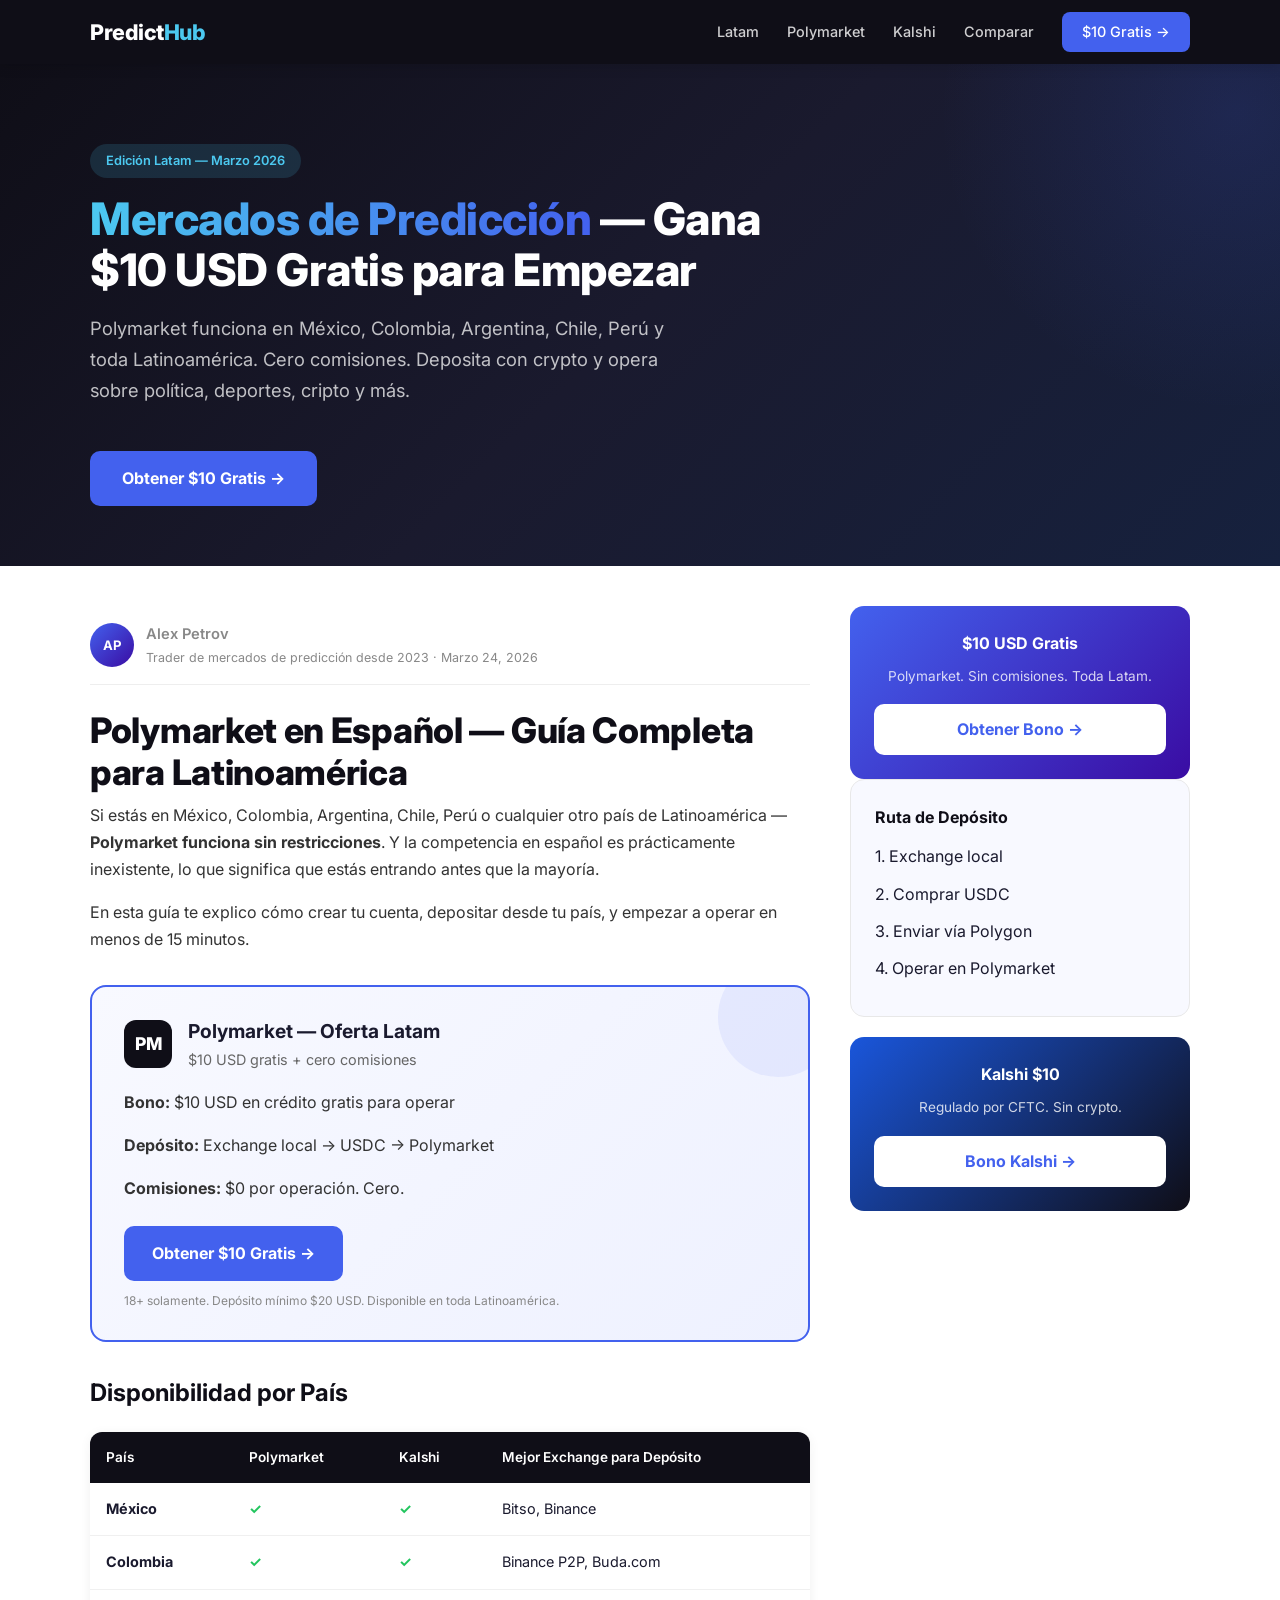
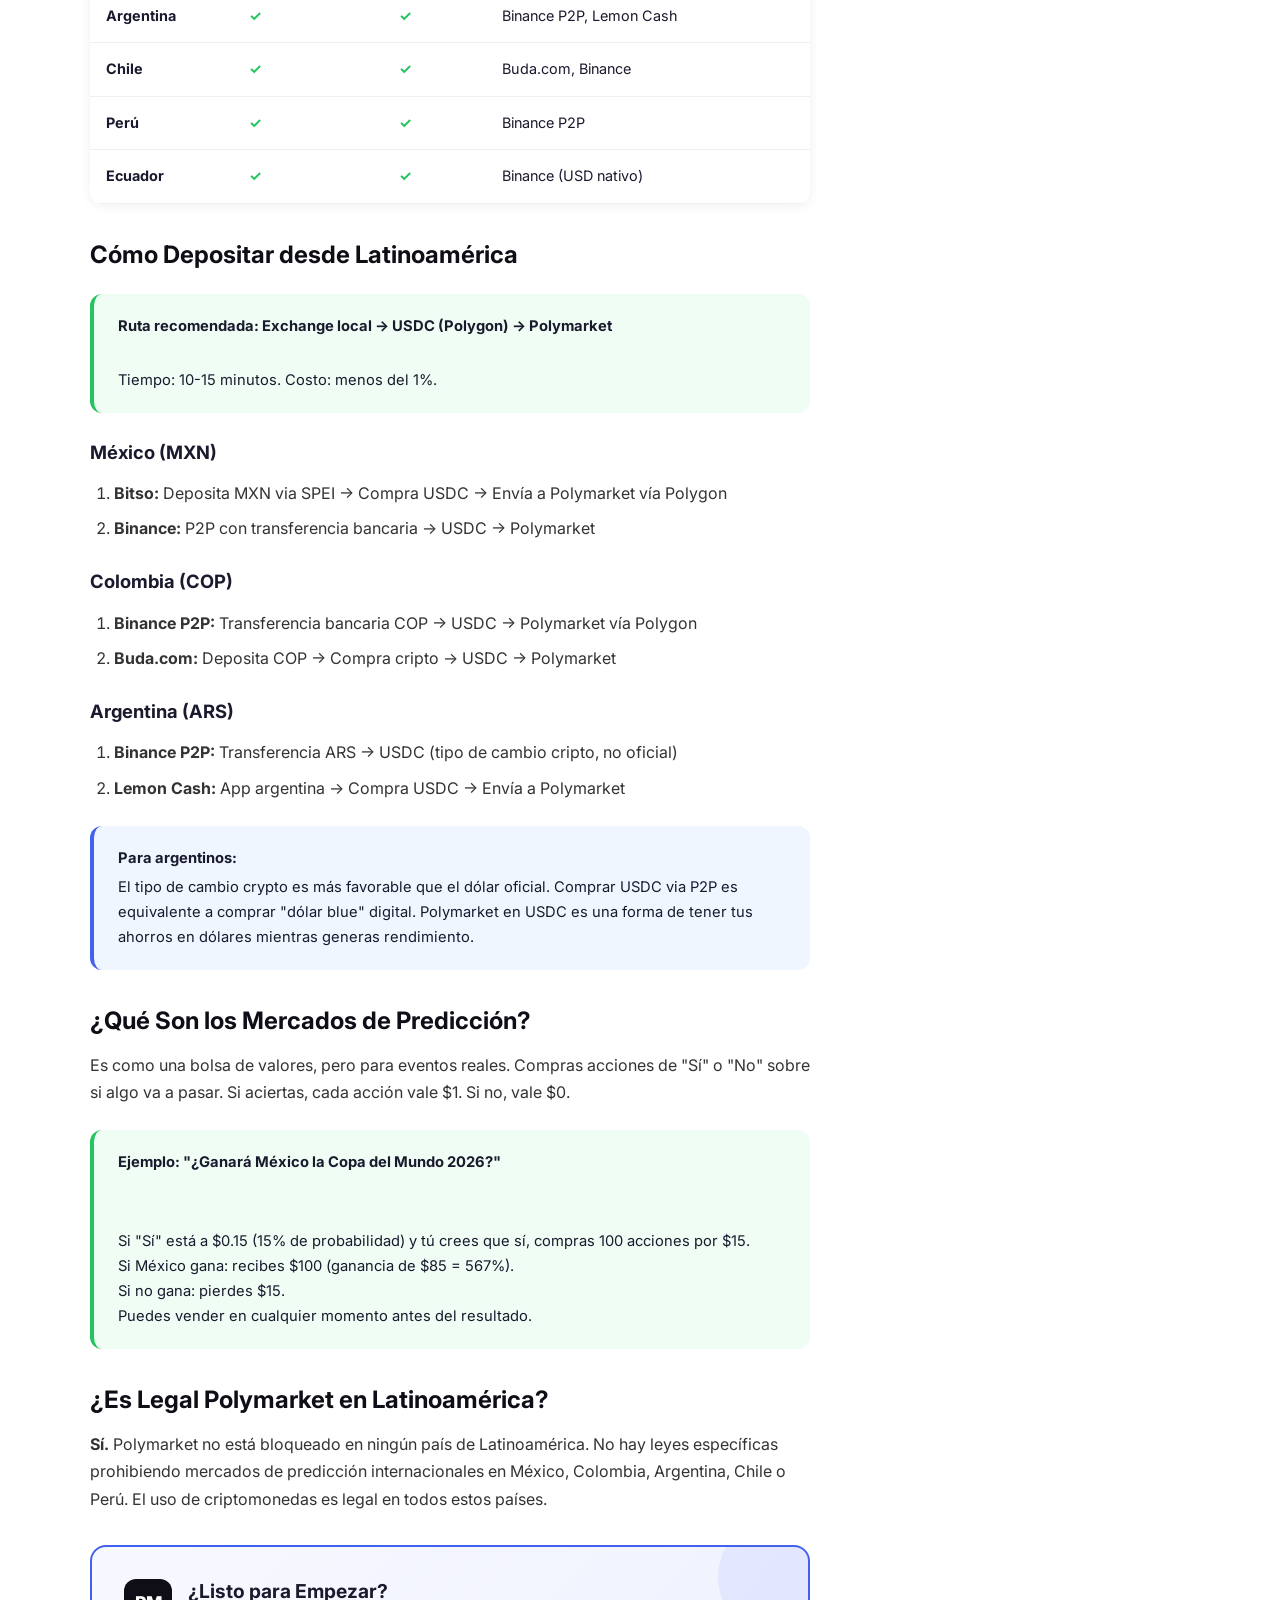
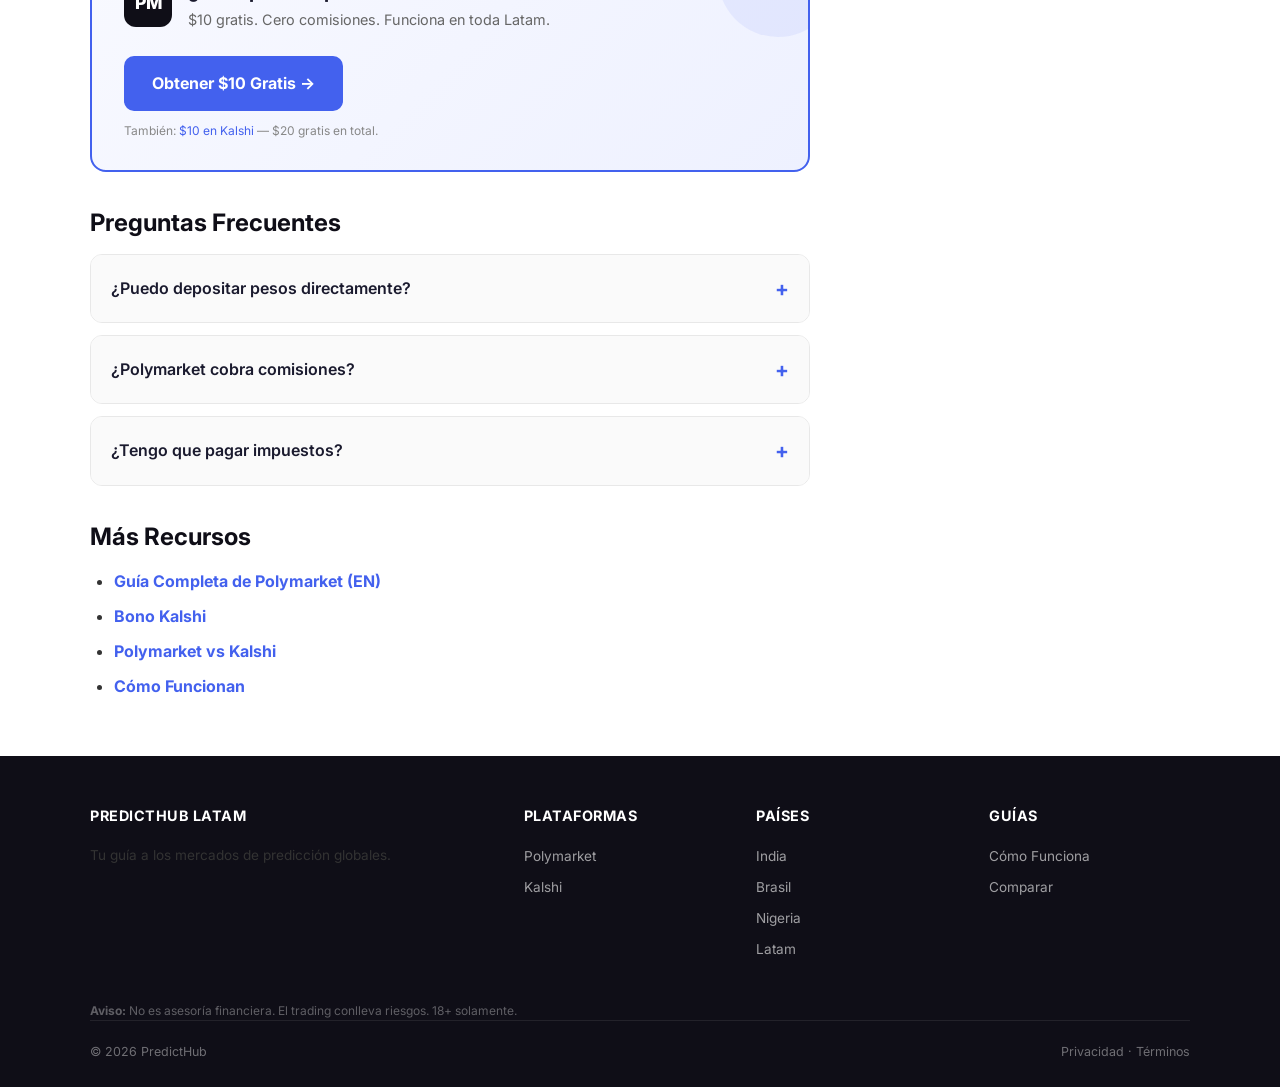
==== site/es/index.html @ 62e09fcf "Add 4 GEO landing pages: India, Brazil, Nigeria, Latam - /in/ — India (EN) with UPI deposit guide, I" ====
<!DOCTYPE html>
<html lang="es">
<head>
  <meta charset="UTF-8">
  <meta name="viewport" content="width=device-width, initial-scale=1.0">
  <title>Polymarket en Español 2026 — Gana $10 USD Gratis | Mercados de Predicción</title>
  <meta name="description" content="Empieza a operar en Polymarket desde México, Colombia o Argentina. Gana $10 USD gratis. Deposita con crypto. Cero comisiones. Guía completa en español.">
  <meta name="keywords" content="polymarket español, mercados de predicción, polymarket mexico, polymarket colombia, polymarket argentina, trading predicciones 2026">
  <link rel="canonical" href="https://yoursite.com/es/">
  <link rel="alternate" hreflang="en" href="https://yoursite.com/">
  <link rel="alternate" hreflang="en-IN" href="https://yoursite.com/in/">
  <link rel="alternate" hreflang="pt-BR" href="https://yoursite.com/br/">
  <link rel="alternate" hreflang="en-NG" href="https://yoursite.com/ng/">
  <link rel="alternate" hreflang="es" href="https://yoursite.com/es/">
  <link rel="preconnect" href="https://fonts.googleapis.com">
  <link href="https://fonts.googleapis.com/css2?family=Inter:wght@400;500;600;700;800&display=swap" rel="stylesheet">
  <link rel="stylesheet" href="../css/style.css">
</head>
<body>

<header class="site-header">
  <div class="container header-inner">
    <a href="/" class="logo">Predict<span>Hub</span></a>
    <nav class="nav-links">
      <a href="/es/">Latam</a>
      <a href="/polymarket/">Polymarket</a>
      <a href="/kalshi/">Kalshi</a>
      <a href="/compare/polymarket-vs-kalshi.html">Comparar</a>
      <a href="/es/" class="nav-cta">$10 Gratis &rarr;</a>
    </nav>
    <button class="mobile-toggle" aria-label="Menu">&#9776;</button>
  </div>
</header>

<section class="hero">
  <div class="container">
    <div class="hero-badge">Edición Latam — Marzo 2026</div>
    <h1><span>Mercados de Predicción</span> — Gana $10 USD Gratis para Empezar</h1>
    <p>Polymarket funciona en México, Colombia, Argentina, Chile, Perú y toda Latinoamérica. Cero comisiones. Deposita con crypto y opera sobre política, deportes, cripto y más.</p>
    <a href="/polymarket/promo-code.html" class="hero-cta">Obtener $10 Gratis &rarr;</a>
  </div>
</section>

<div class="container">
  <div class="content-wrap">
    <main class="main-content">

      <div class="article-meta" style="padding:16px 0;border-bottom:1px solid #eee;margin-bottom:24px">
        <div style="display:flex;align-items:center;gap:12px">
          <div style="width:44px;height:44px;background:linear-gradient(135deg,#4361ee,#3a0ca3);border-radius:50%;display:flex;align-items:center;justify-content:center;color:#fff;font-weight:700">AP</div>
          <div>
            <div style="font-weight:600;font-size:.92rem">Alex Petrov</div>
            <div style="font-size:.78rem;color:#888">Trader de mercados de predicción desde 2023 &middot; Marzo 24, 2026</div>
          </div>
        </div>
      </div>

      <h1 class="page-title">Polymarket en Español — Guía Completa para Latinoamérica</h1>

      <p>Si estás en México, Colombia, Argentina, Chile, Perú o cualquier otro país de Latinoamérica — <strong>Polymarket funciona sin restricciones</strong>. Y la competencia en español es prácticamente inexistente, lo que significa que estás entrando antes que la mayoría.</p>

      <p>En esta guía te explico cómo crear tu cuenta, depositar desde tu país, y empezar a operar en menos de 15 minutos.</p>

      <div class="promo-box">
        <div class="promo-box-header">
          <div class="promo-box-logo">PM</div>
          <div>
            <div class="promo-box-title">Polymarket — Oferta Latam</div>
            <div class="promo-box-subtitle">$10 USD gratis + cero comisiones</div>
          </div>
        </div>
        <p><strong>Bono:</strong> $10 USD en crédito gratis para operar</p>
        <p><strong>Depósito:</strong> Exchange local → USDC → Polymarket</p>
        <p><strong>Comisiones:</strong> $0 por operación. Cero.</p>
        <a href="#YOUR_POLYMARKET_REFERRAL_LINK" class="promo-cta" rel="nofollow sponsored">Obtener $10 Gratis &rarr;</a>
        <div class="promo-terms">18+ solamente. Depósito mínimo $20 USD. Disponible en toda Latinoamérica.</div>
      </div>

      <h2>Disponibilidad por País</h2>
      <table class="comparison-table">
        <thead><tr><th>País</th><th>Polymarket</th><th>Kalshi</th><th>Mejor Exchange para Depósito</th></tr></thead>
        <tbody>
          <tr><td><strong>México</strong></td><td><span class="check">&#10003;</span></td><td><span class="check">&#10003;</span></td><td>Bitso, Binance</td></tr>
          <tr><td><strong>Colombia</strong></td><td><span class="check">&#10003;</span></td><td><span class="check">&#10003;</span></td><td>Binance P2P, Buda.com</td></tr>
          <tr><td><strong>Argentina</strong></td><td><span class="check">&#10003;</span></td><td><span class="check">&#10003;</span></td><td>Binance P2P, Lemon Cash</td></tr>
          <tr><td><strong>Chile</strong></td><td><span class="check">&#10003;</span></td><td><span class="check">&#10003;</span></td><td>Buda.com, Binance</td></tr>
          <tr><td><strong>Perú</strong></td><td><span class="check">&#10003;</span></td><td><span class="check">&#10003;</span></td><td>Binance P2P</td></tr>
          <tr><td><strong>Ecuador</strong></td><td><span class="check">&#10003;</span></td><td><span class="check">&#10003;</span></td><td>Binance (USD nativo)</td></tr>
        </tbody>
      </table>

      <h2>Cómo Depositar desde Latinoamérica</h2>

      <div class="info-box tip">
        <strong>Ruta recomendada: Exchange local → USDC (Polygon) → Polymarket</strong><br>
        Tiempo: 10-15 minutos. Costo: menos del 1%.
      </div>

      <h3>México (MXN)</h3>
      <ol class="content-list">
        <li><strong>Bitso:</strong> Deposita MXN via SPEI → Compra USDC → Envía a Polymarket vía Polygon</li>
        <li><strong>Binance:</strong> P2P con transferencia bancaria → USDC → Polymarket</li>
      </ol>

      <h3>Colombia (COP)</h3>
      <ol class="content-list">
        <li><strong>Binance P2P:</strong> Transferencia bancaria COP → USDC → Polymarket vía Polygon</li>
        <li><strong>Buda.com:</strong> Deposita COP → Compra cripto → USDC → Polymarket</li>
      </ol>

      <h3>Argentina (ARS)</h3>
      <ol class="content-list">
        <li><strong>Binance P2P:</strong> Transferencia ARS → USDC (tipo de cambio cripto, no oficial)</li>
        <li><strong>Lemon Cash:</strong> App argentina → Compra USDC → Envía a Polymarket</li>
      </ol>

      <div class="info-box info">
        <strong>Para argentinos:</strong> El tipo de cambio crypto es más favorable que el dólar oficial. Comprar USDC via P2P es equivalente a comprar "dólar blue" digital. Polymarket en USDC es una forma de tener tus ahorros en dólares mientras generas rendimiento.
      </div>

      <h2>¿Qué Son los Mercados de Predicción?</h2>
      <p>Es como una bolsa de valores, pero para eventos reales. Compras acciones de "Sí" o "No" sobre si algo va a pasar. Si aciertas, cada acción vale $1. Si no, vale $0.</p>

      <div class="info-box tip">
        <strong>Ejemplo: "¿Ganará México la Copa del Mundo 2026?"</strong><br><br>
        Si "Sí" está a $0.15 (15% de probabilidad) y tú crees que sí, compras 100 acciones por $15.<br>
        Si México gana: recibes $100 (ganancia de $85 = 567%).<br>
        Si no gana: pierdes $15.<br>
        Puedes vender en cualquier momento antes del resultado.
      </div>

      <h2>¿Es Legal Polymarket en Latinoamérica?</h2>
      <p><strong>Sí.</strong> Polymarket no está bloqueado en ningún país de Latinoamérica. No hay leyes específicas prohibiendo mercados de predicción internacionales en México, Colombia, Argentina, Chile o Perú. El uso de criptomonedas es legal en todos estos países.</p>

      <div class="promo-box">
        <div class="promo-box-header">
          <div class="promo-box-logo">PM</div>
          <div>
            <div class="promo-box-title">¿Listo para Empezar?</div>
            <div class="promo-box-subtitle">$10 gratis. Cero comisiones. Funciona en toda Latam.</div>
          </div>
        </div>
        <a href="#YOUR_POLYMARKET_REFERRAL_LINK" class="promo-cta" rel="nofollow sponsored">Obtener $10 Gratis &rarr;</a>
        <div class="promo-terms">También: <a href="/kalshi/promo-code.html">$10 en Kalshi</a> — $20 gratis en total.</div>
      </div>

      <h2>Preguntas Frecuentes</h2>
      <div class="faq-item">
        <div class="faq-q">¿Puedo depositar pesos directamente?</div>
        <div class="faq-a"><p>No directamente. Necesitas comprar USDC en un exchange local (Bitso, Binance, Lemon Cash) y luego enviar USDC a Polymarket. El proceso completo toma 10-15 minutos.</p></div>
      </div>
      <div class="faq-item">
        <div class="faq-q">¿Polymarket cobra comisiones?</div>
        <div class="faq-a"><p>No. Polymarket tiene cero comisiones en 2026. El único costo es la tarifa de red Polygon (menos de $0.01 por transacción).</p></div>
      </div>
      <div class="faq-item">
        <div class="faq-q">¿Tengo que pagar impuestos?</div>
        <div class="faq-a"><p>Depende de tu país. En general, las ganancias de criptoactivos están sujetas a impuesto sobre la renta en la mayoría de países latinoamericanos. Consulta con un contador local.</p></div>
      </div>

      <h2>Más Recursos</h2>
      <ul class="content-list">
        <li><a href="/polymarket/promo-code.html"><strong>Guía Completa de Polymarket (EN)</strong></a></li>
        <li><a href="/kalshi/promo-code.html"><strong>Bono Kalshi</strong></a></li>
        <li><a href="/compare/polymarket-vs-kalshi.html"><strong>Polymarket vs Kalshi</strong></a></li>
        <li><a href="/guides/how-prediction-markets-work.html"><strong>Cómo Funcionan</strong></a></li>
      </ul>
    </main>

    <aside class="sidebar">
      <div class="sidebar-cta">
        <h4>$10 USD Gratis</h4>
        <p>Polymarket. Sin comisiones. Toda Latam.</p>
        <a href="#YOUR_POLYMARKET_REFERRAL_LINK" rel="nofollow sponsored">Obtener Bono &rarr;</a>
      </div>
      <div class="sidebar-box">
        <h4>Ruta de Depósito</h4>
        <ul>
          <li>1. Exchange local</li>
          <li>2. Comprar USDC</li>
          <li>3. Enviar vía Polygon</li>
          <li>4. Operar en Polymarket</li>
        </ul>
      </div>
      <div class="sidebar-cta" style="background:linear-gradient(135deg,#1a56db,#0f0e17)">
        <h4>Kalshi $10</h4>
        <p>Regulado por CFTC. Sin crypto.</p>
        <a href="/kalshi/promo-code.html">Bono Kalshi &rarr;</a>
      </div>
    </aside>
  </div>
</div>

<footer class="site-footer">
  <div class="container">
    <div class="footer-grid">
      <div class="footer-col"><h5>PredictHub Latam</h5><p>Tu guía a los mercados de predicción globales.</p></div>
      <div class="footer-col"><h5>Plataformas</h5><a href="/polymarket/promo-code.html">Polymarket</a><a href="/kalshi/promo-code.html">Kalshi</a></div>
      <div class="footer-col"><h5>Países</h5><a href="/in/">India</a><a href="/br/">Brasil</a><a href="/ng/">Nigeria</a><a href="/es/">Latam</a></div>
      <div class="footer-col"><h5>Guías</h5><a href="/guides/how-prediction-markets-work.html">Cómo Funciona</a><a href="/compare/polymarket-vs-kalshi.html">Comparar</a></div>
    </div>
    <div class="footer-disclaimer"><strong>Aviso:</strong> No es asesoría financiera. El trading conlleva riesgos. 18+ solamente.</div>
    <div class="footer-bottom"><span>&copy; 2026 PredictHub</span><span><a href="/privacy.html" style="color:#ffffff66">Privacidad</a> &middot; <a href="/terms.html" style="color:#ffffff66">Términos</a></span></div>
  </div>
</footer>
<script src="../js/main.js"></script>
</body>
</html>
---- site/css/style.css ----
/* ===== RESET & BASE ===== */
*,*::before,*::after{box-sizing:border-box;margin:0;padding:0}
html{scroll-behavior:smooth;font-size:16px}
body{font-family:'Inter',system-ui,-apple-system,sans-serif;color:#1a1a2e;background:#fff;line-height:1.7}
a{color:#4361ee;text-decoration:none;transition:color .2s}
a:hover{color:#3a0ca3}
img{max-width:100%;height:auto;display:block}
ul,ol{list-style:none}

/* ===== UTILITIES ===== */
.container{max-width:1140px;margin:0 auto;padding:0 20px}
.flex{display:flex;gap:16px}
.grid-2{display:grid;grid-template-columns:1fr 1fr;gap:24px}
.grid-3{display:grid;grid-template-columns:1fr 1fr 1fr;gap:24px}
.text-center{text-align:center}
.mt-1{margin-top:8px}.mt-2{margin-top:16px}.mt-3{margin-top:24px}.mt-4{margin-top:32px}
.mb-2{margin-bottom:16px}.mb-3{margin-bottom:24px}.mb-4{margin-bottom:32px}

/* ===== HEADER ===== */
.site-header{background:#0f0e17;padding:0;position:sticky;top:0;z-index:100;box-shadow:0 2px 12px rgba(0,0,0,.15)}
.header-inner{display:flex;align-items:center;justify-content:space-between;height:64px}
.logo{font-size:1.35rem;font-weight:800;color:#fff;letter-spacing:-.5px}
.logo span{color:#4cc9f0}
.nav-links{display:flex;gap:28px;align-items:center}
.nav-links a{color:#ffffffcc;font-size:.9rem;font-weight:500;transition:color .2s}
.nav-links a:hover{color:#4cc9f0}
.nav-cta{background:#4361ee;color:#fff!important;padding:8px 20px;border-radius:8px;font-weight:600;font-size:.85rem}
.nav-cta:hover{background:#3a0ca3}
.mobile-toggle{display:none;background:none;border:none;color:#fff;font-size:1.5rem;cursor:pointer}

/* ===== HERO ===== */
.hero{background:linear-gradient(135deg,#0f0e17 0%,#1a1a2e 50%,#16213e 100%);padding:80px 0 60px;color:#fff;position:relative;overflow:hidden}
.hero::after{content:'';position:absolute;top:-50%;right:-20%;width:600px;height:600px;background:radial-gradient(circle,rgba(67,97,238,.15) 0%,transparent 70%);border-radius:50%}
.hero h1{font-size:2.8rem;font-weight:800;line-height:1.15;max-width:700px;letter-spacing:-.5px}
.hero h1 span{background:linear-gradient(90deg,#4cc9f0,#4361ee);-webkit-background-clip:text;-webkit-text-fill-color:transparent}
.hero p{font-size:1.15rem;color:#ffffffbb;max-width:600px;margin-top:16px}
.hero-cta{display:inline-flex;align-items:center;gap:8px;background:#4361ee;color:#fff;padding:14px 32px;border-radius:10px;font-weight:700;font-size:1rem;margin-top:28px;transition:transform .2s,box-shadow .2s}
.hero-cta:hover{transform:translateY(-2px);box-shadow:0 8px 24px rgba(67,97,238,.35);color:#fff}
.hero-badge{display:inline-block;background:rgba(76,201,240,.15);color:#4cc9f0;padding:6px 16px;border-radius:20px;font-size:.8rem;font-weight:600;margin-bottom:16px}

/* ===== BREADCRUMBS ===== */
.breadcrumbs{padding:12px 0;font-size:.82rem;color:#666;border-bottom:1px solid #eee}
.breadcrumbs a{color:#4361ee}
.breadcrumbs span{margin:0 6px;color:#ccc}

/* ===== CONTENT LAYOUT ===== */
.content-wrap{display:grid;grid-template-columns:1fr 340px;gap:40px;padding:40px 0}
.main-content{min-width:0}
.sidebar{position:sticky;top:84px;align-self:start}

/* ===== ARTICLE STYLES ===== */
.article-meta{display:flex;align-items:center;gap:12px;font-size:.82rem;color:#888;margin-bottom:24px}
.article-meta .author{font-weight:600;color:#1a1a2e}
h1.page-title{font-size:2.2rem;font-weight:800;line-height:1.2;color:#0f0e17;margin-bottom:8px;letter-spacing:-.3px}
h2{font-size:1.5rem;font-weight:700;color:#0f0e17;margin:36px 0 16px;line-height:1.25}
h3{font-size:1.15rem;font-weight:700;color:#1a1a2e;margin:24px 0 12px}
p{margin-bottom:16px;color:#333}
ul.content-list,ol.content-list{padding-left:24px;margin-bottom:16px}
ul.content-list li{list-style:disc;margin-bottom:8px;color:#333}
ol.content-list li{list-style:decimal;margin-bottom:8px;color:#333}

/* ===== PROMO BOX (Money Page CTA) ===== */
.promo-box{background:linear-gradient(135deg,#f8f9ff 0%,#eef1ff 100%);border:2px solid #4361ee;border-radius:16px;padding:28px 32px;margin:32px 0;position:relative;overflow:hidden}
.promo-box::before{content:'';position:absolute;top:-30px;right:-30px;width:120px;height:120px;background:rgba(67,97,238,.08);border-radius:50%}
.promo-box-header{display:flex;align-items:center;gap:16px;margin-bottom:16px}
.promo-box-logo{width:48px;height:48px;background:#0f0e17;border-radius:12px;display:flex;align-items:center;justify-content:center;color:#fff;font-weight:800;font-size:1.1rem}
.promo-box-title{font-size:1.2rem;font-weight:700}
.promo-box-subtitle{font-size:.9rem;color:#666}
.promo-code{display:inline-flex;align-items:center;gap:10px;background:#fff;border:2px dashed #4361ee;padding:10px 20px;border-radius:10px;font-size:1.1rem;font-weight:700;color:#4361ee;letter-spacing:1px;margin:12px 0}
.promo-code .copy-btn{background:#4361ee;color:#fff;border:none;padding:6px 14px;border-radius:6px;font-size:.75rem;font-weight:600;cursor:pointer;transition:background .2s}
.promo-code .copy-btn:hover{background:#3a0ca3}
.promo-cta{display:inline-flex;align-items:center;gap:8px;background:#4361ee;color:#fff;padding:14px 28px;border-radius:10px;font-weight:700;font-size:1rem;transition:all .2s;margin-top:8px}
.promo-cta:hover{background:#3a0ca3;color:#fff;transform:translateY(-1px);box-shadow:0 6px 20px rgba(67,97,238,.3)}
.promo-terms{font-size:.75rem;color:#888;margin-top:10px}

/* ===== COMPARISON TABLE ===== */
.comparison-table{width:100%;border-collapse:collapse;margin:24px 0;border-radius:12px;overflow:hidden;box-shadow:0 2px 12px rgba(0,0,0,.06)}
.comparison-table thead{background:#0f0e17;color:#fff}
.comparison-table th{padding:14px 16px;font-size:.85rem;font-weight:600;text-align:left}
.comparison-table td{padding:14px 16px;border-bottom:1px solid #f0f0f0;font-size:.9rem}
.comparison-table tbody tr:hover{background:#f8f9ff}
.comparison-table .highlight{background:#f0f4ff;font-weight:600}
.check{color:#22c55e;font-weight:700}.cross{color:#ef4444;font-weight:700}

/* ===== PLATFORM CARDS ===== */
.platform-card{background:#fff;border:1px solid #e8e8e8;border-radius:16px;padding:28px;transition:box-shadow .3s,transform .2s}
.platform-card:hover{box-shadow:0 8px 30px rgba(0,0,0,.08);transform:translateY(-2px)}
.platform-card-rank{display:inline-flex;align-items:center;justify-content:center;width:32px;height:32px;background:#4361ee;color:#fff;border-radius:8px;font-weight:800;font-size:.85rem;margin-bottom:12px}
.platform-card h3{font-size:1.2rem;margin:8px 0}
.platform-card .rating{color:#f59e0b;font-size:.9rem;margin-bottom:8px}
.platform-card .tag{display:inline-block;background:#f0f4ff;color:#4361ee;padding:4px 10px;border-radius:6px;font-size:.72rem;font-weight:600;margin-right:6px;margin-bottom:6px}
.platform-card .card-cta{display:block;text-align:center;background:#4361ee;color:#fff;padding:12px;border-radius:10px;font-weight:700;margin-top:16px;transition:background .2s}
.platform-card .card-cta:hover{background:#3a0ca3;color:#fff}

/* ===== SIDEBAR ===== */
.sidebar-box{background:#f8f9ff;border:1px solid #e8e8e8;border-radius:14px;padding:24px;margin-bottom:20px}
.sidebar-box h4{font-size:1rem;font-weight:700;margin-bottom:12px;color:#0f0e17}
.sidebar-box ul li{margin-bottom:10px}
.sidebar-box ul li a{font-size:.88rem;color:#333;display:flex;align-items:center;gap:8px}
.sidebar-box ul li a:hover{color:#4361ee}
.sidebar-cta{background:linear-gradient(135deg,#4361ee,#3a0ca3);color:#fff;border-radius:14px;padding:24px;text-align:center}
.sidebar-cta h4{color:#fff;margin-bottom:8px}
.sidebar-cta p{color:#ffffffcc;font-size:.85rem;margin-bottom:16px}
.sidebar-cta a{display:block;background:#fff;color:#4361ee;padding:12px;border-radius:10px;font-weight:700;transition:transform .2s}
.sidebar-cta a:hover{transform:translateY(-1px)}

/* ===== INFO BOXES ===== */
.info-box{padding:20px 24px;border-radius:12px;margin:24px 0;font-size:.92rem}
.info-box.tip{background:#f0fdf4;border-left:4px solid #22c55e}
.info-box.warning{background:#fef3c7;border-left:4px solid #f59e0b}
.info-box.info{background:#eff6ff;border-left:4px solid #4361ee}
.info-box strong{display:block;margin-bottom:4px}

/* ===== TOC ===== */
.toc{background:#f8f9ff;border:1px solid #e8e8e8;border-radius:12px;padding:20px 24px;margin:24px 0}
.toc h4{font-size:.9rem;font-weight:700;margin-bottom:12px;text-transform:uppercase;letter-spacing:.5px;color:#666}
.toc ol{padding-left:20px}
.toc li{list-style:decimal;margin-bottom:8px}
.toc a{font-size:.88rem;color:#333;font-weight:500}
.toc a:hover{color:#4361ee}

/* ===== FAQ ===== */
.faq-item{border:1px solid #e8e8e8;border-radius:12px;margin-bottom:12px;overflow:hidden}
.faq-q{padding:16px 20px;font-weight:600;cursor:pointer;display:flex;justify-content:space-between;align-items:center;background:#fafafa;transition:background .2s}
.faq-q:hover{background:#f0f4ff}
.faq-q::after{content:'+';font-size:1.3rem;color:#4361ee;font-weight:700;transition:transform .2s}
.faq-item.open .faq-q::after{transform:rotate(45deg)}
.faq-a{padding:0 20px;max-height:0;overflow:hidden;transition:max-height .3s ease,padding .3s}
.faq-item.open .faq-a{padding:16px 20px;max-height:500px}

/* ===== FOOTER ===== */
.site-footer{background:#0f0e17;color:#ffffffbb;padding:48px 0 24px}
.footer-grid{display:grid;grid-template-columns:2fr 1fr 1fr 1fr;gap:32px;margin-bottom:32px}
.footer-col h5{color:#fff;font-size:.9rem;margin-bottom:16px;text-transform:uppercase;letter-spacing:.5px}
.footer-col a{display:block;color:#ffffff99;font-size:.85rem;margin-bottom:8px;transition:color .2s}
.footer-col a:hover{color:#4cc9f0}
.footer-col p{font-size:.85rem;line-height:1.6}
.footer-bottom{border-top:1px solid #ffffff15;padding-top:20px;display:flex;justify-content:space-between;font-size:.78rem;color:#ffffff66}
.footer-disclaimer{font-size:.75rem;color:#ffffff55;margin-top:16px;line-height:1.6;max-width:800px}

/* ===== SCHEMA / STRUCTURED DATA HELPERS ===== */
.visually-hidden{position:absolute;width:1px;height:1px;overflow:hidden;clip:rect(0,0,0,0)}

/* ===== RESPONSIVE ===== */
@media(max-width:968px){
  .content-wrap{grid-template-columns:1fr}
  .sidebar{position:static}
  .footer-grid{grid-template-columns:1fr 1fr}
  .grid-3{grid-template-columns:1fr}
  .grid-2{grid-template-columns:1fr}
}
@media(max-width:768px){
  .nav-links{display:none;position:absolute;top:64px;left:0;right:0;background:#0f0e17;flex-direction:column;padding:20px;gap:16px;box-shadow:0 8px 20px rgba(0,0,0,.3)}
  .nav-links.open{display:flex}
  .mobile-toggle{display:block}
  .hero h1{font-size:1.9rem}
  .hero{padding:48px 0 36px}
  .content-wrap{padding:24px 0}
  h1.page-title{font-size:1.7rem}
  .footer-grid{grid-template-columns:1fr}
  .promo-box{padding:20px}
  .comparison-table{font-size:.8rem}
  .comparison-table th,.comparison-table td{padding:10px 8px}
}
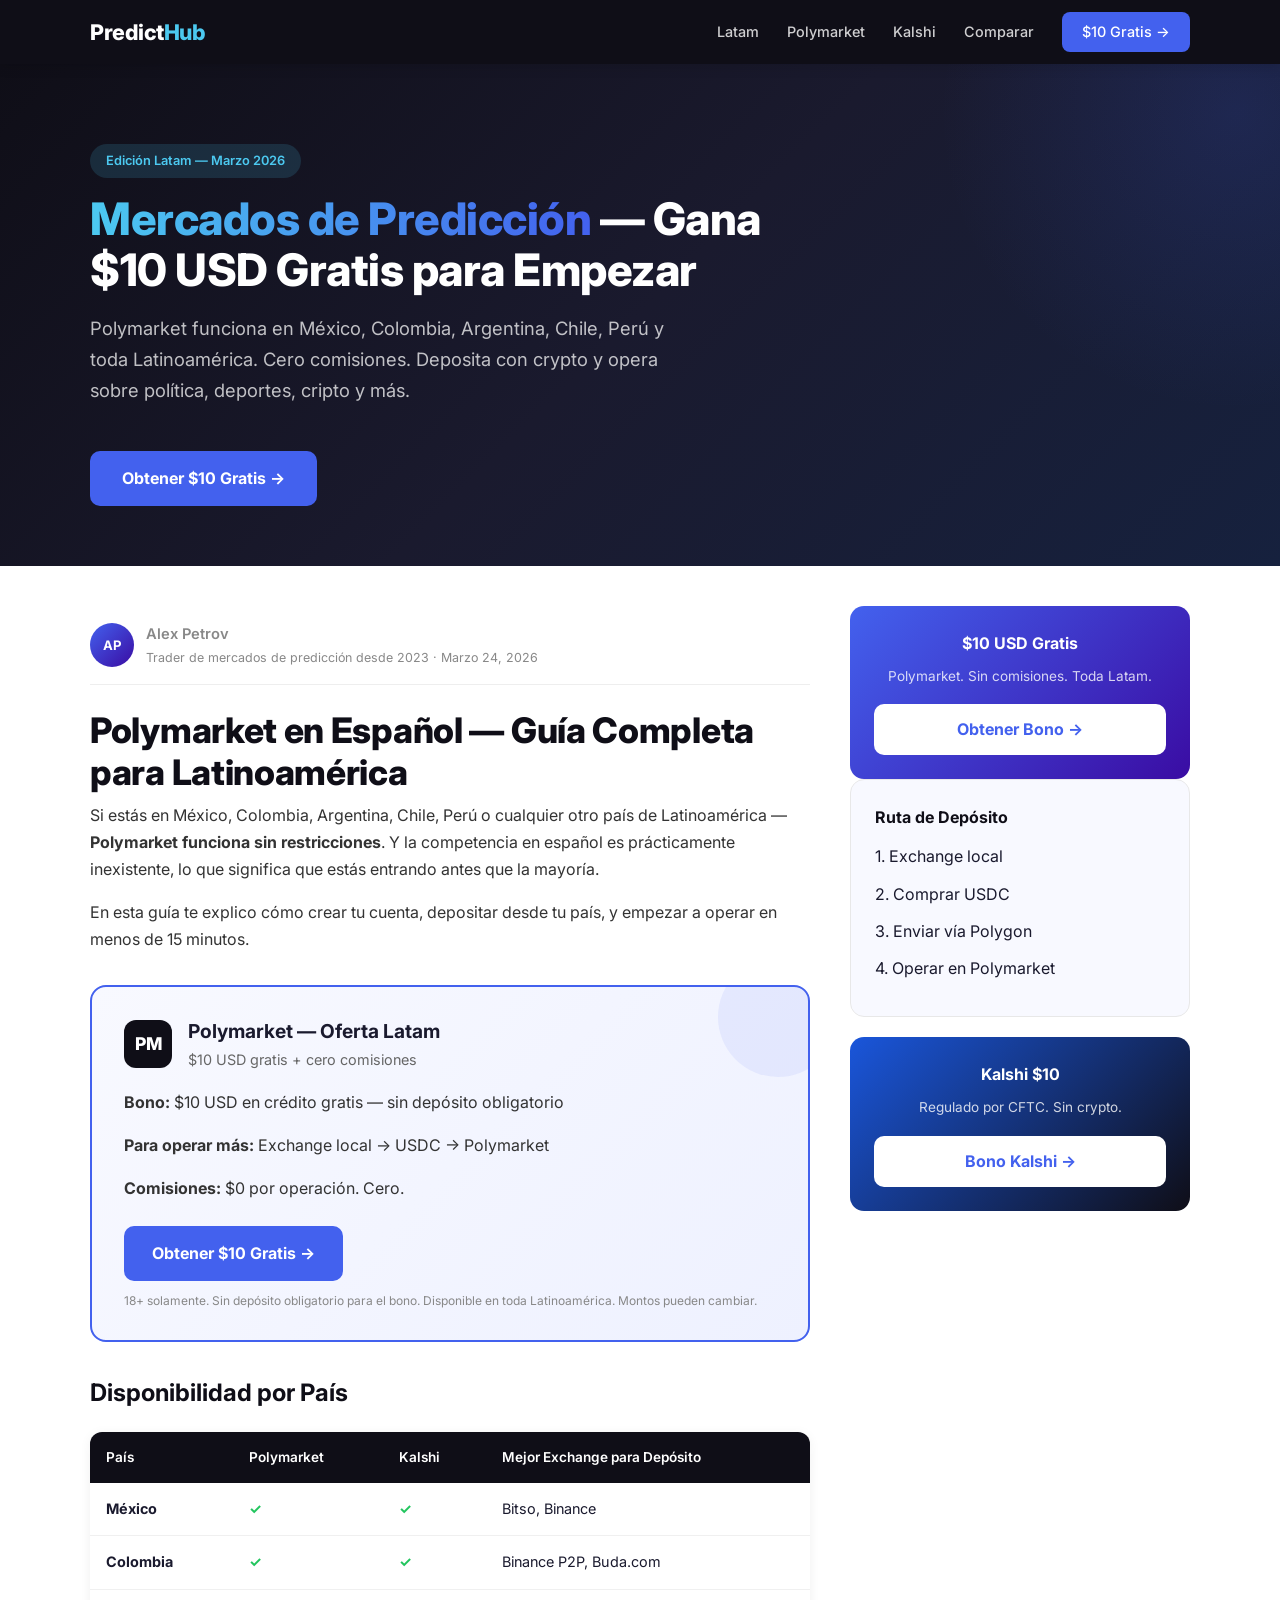
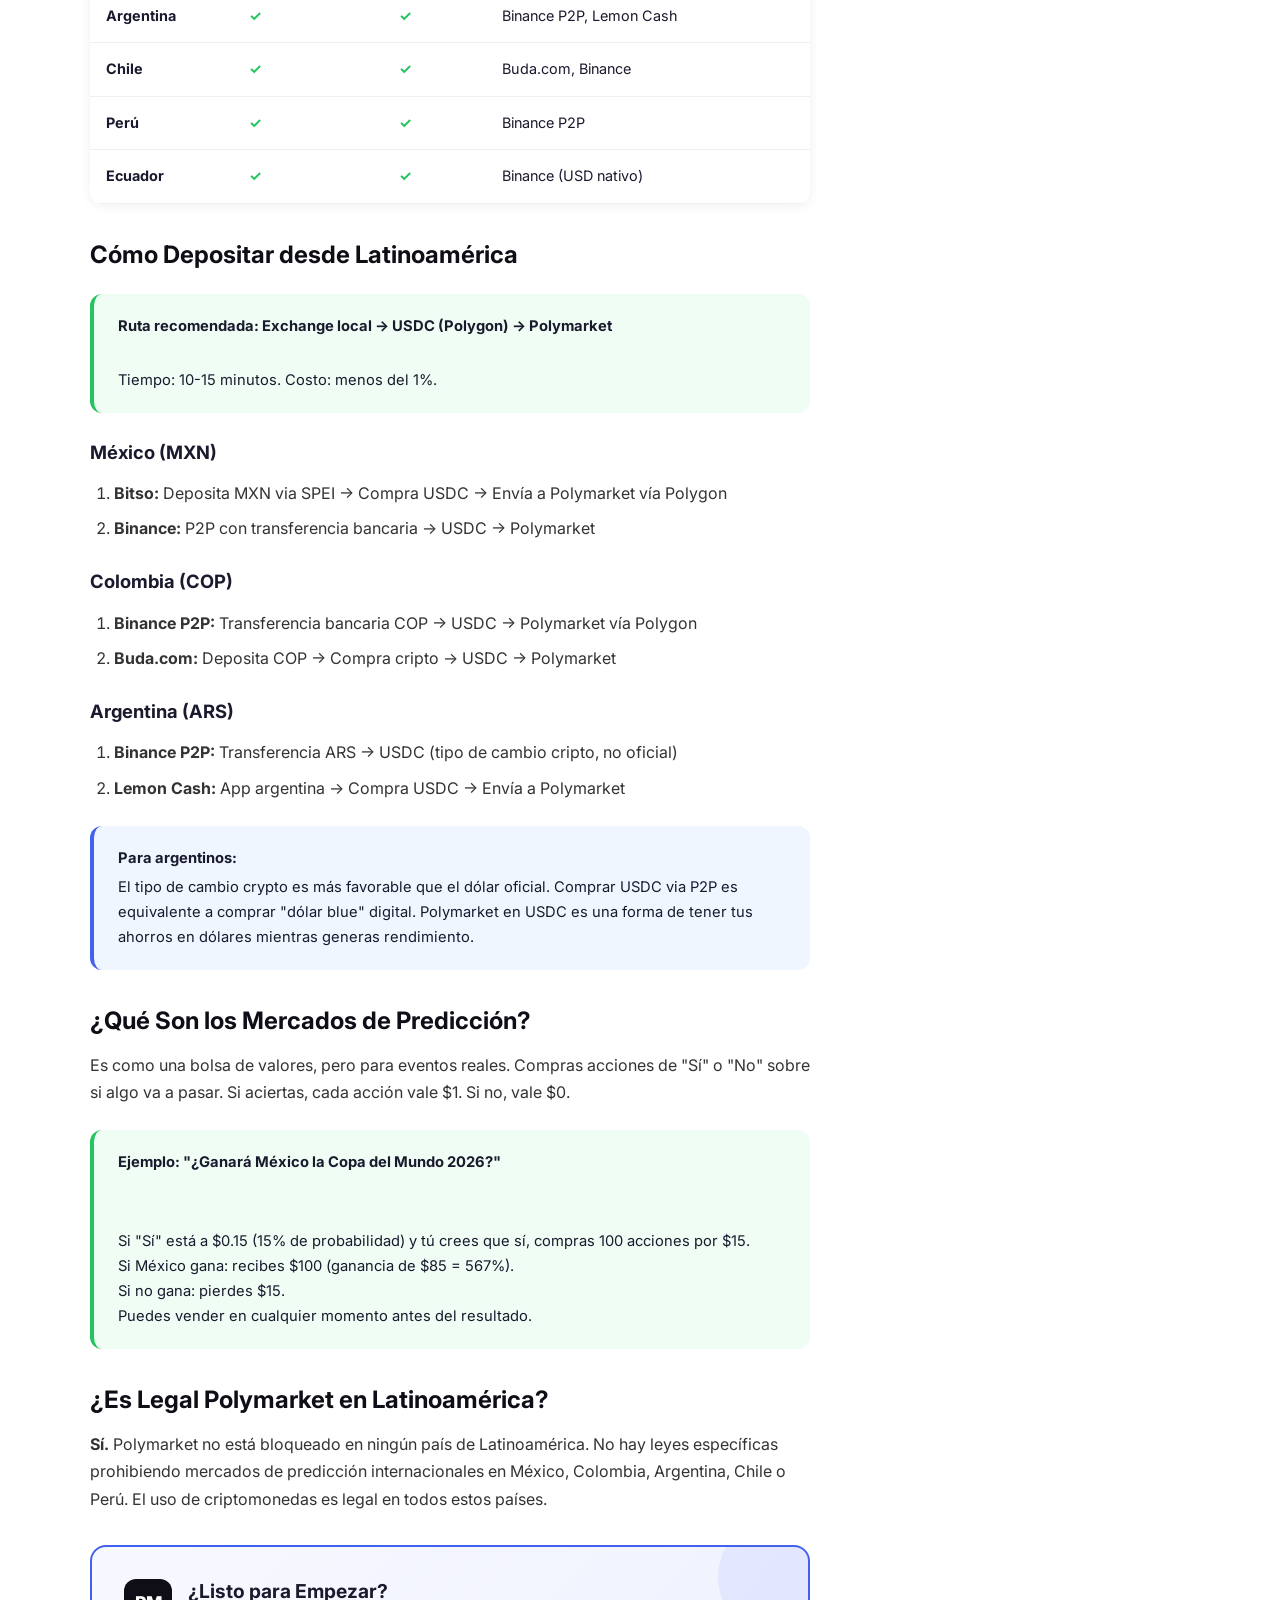
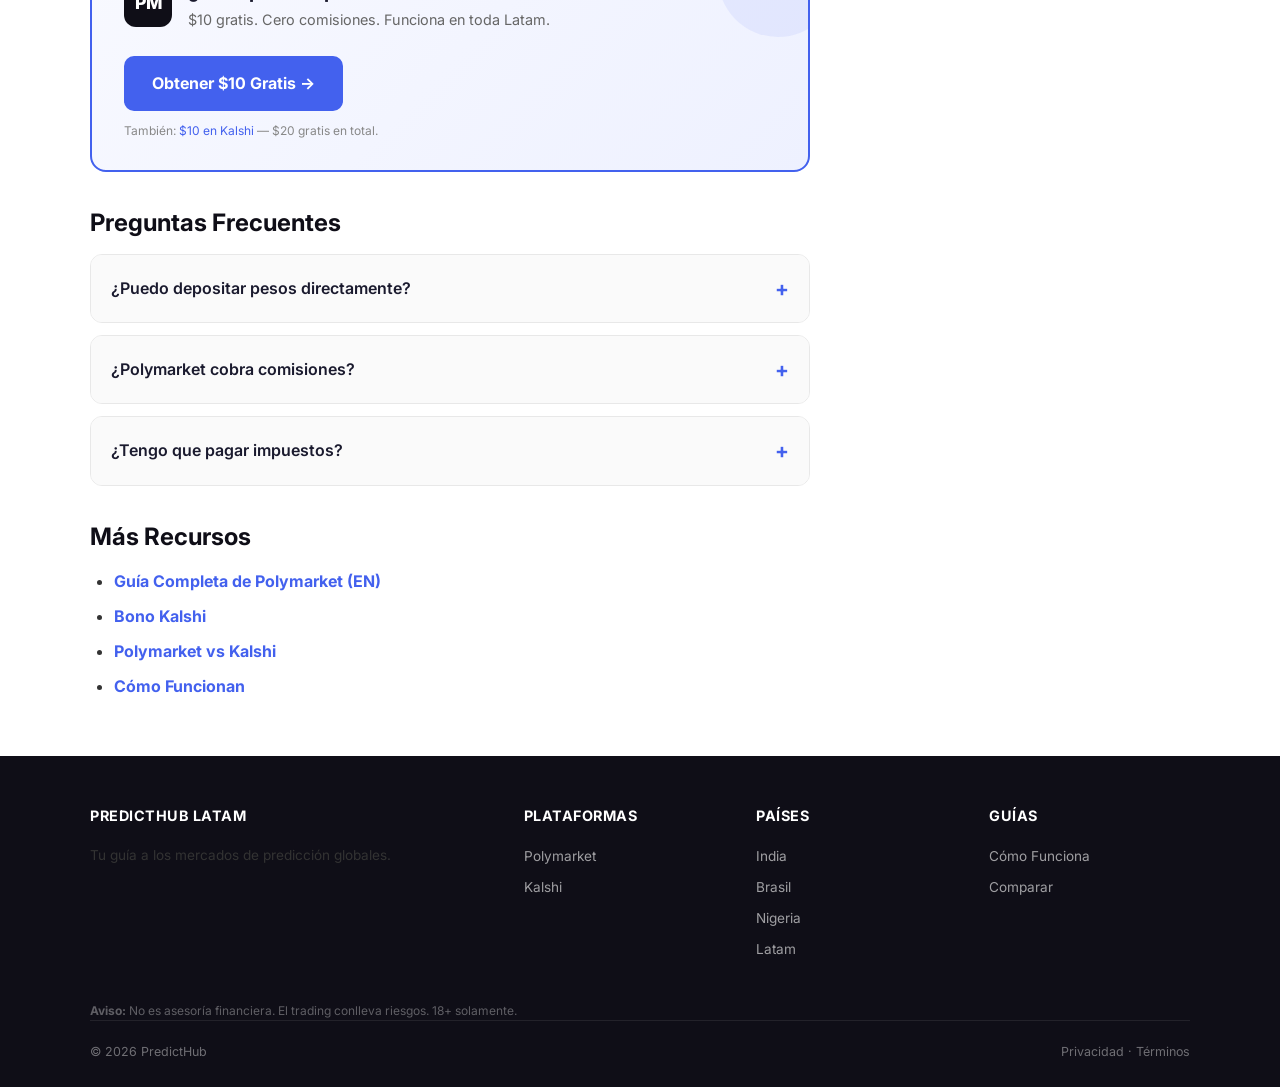
==== commit 23fbaff0: "Fix bonus accuracy across all pages - Polymarket: $10 bonus requires NO deposit (was incorrectly sta" ====
--- a/site/es/index.html
+++ b/site/es/index.html
@@ -69,11 +69,11 @@
             <div class="promo-box-subtitle">$10 USD gratis + cero comisiones</div>
           </div>
         </div>
-        <p><strong>Bono:</strong> $10 USD en crédito gratis para operar</p>
-        <p><strong>Depósito:</strong> Exchange local → USDC → Polymarket</p>
+        <p><strong>Bono:</strong> $10 USD en crédito gratis — sin depósito obligatorio</p>
+        <p><strong>Para operar más:</strong> Exchange local → USDC → Polymarket</p>
         <p><strong>Comisiones:</strong> $0 por operación. Cero.</p>
         <a href="#YOUR_POLYMARKET_REFERRAL_LINK" class="promo-cta" rel="nofollow sponsored">Obtener $10 Gratis &rarr;</a>
-        <div class="promo-terms">18+ solamente. Depósito mínimo $20 USD. Disponible en toda Latinoamérica.</div>
+        <div class="promo-terms">18+ solamente. Sin depósito obligatorio para el bono. Disponible en toda Latinoamérica. Montos pueden cambiar.</div>
       </div>
 
       <h2>Disponibilidad por País</h2>
